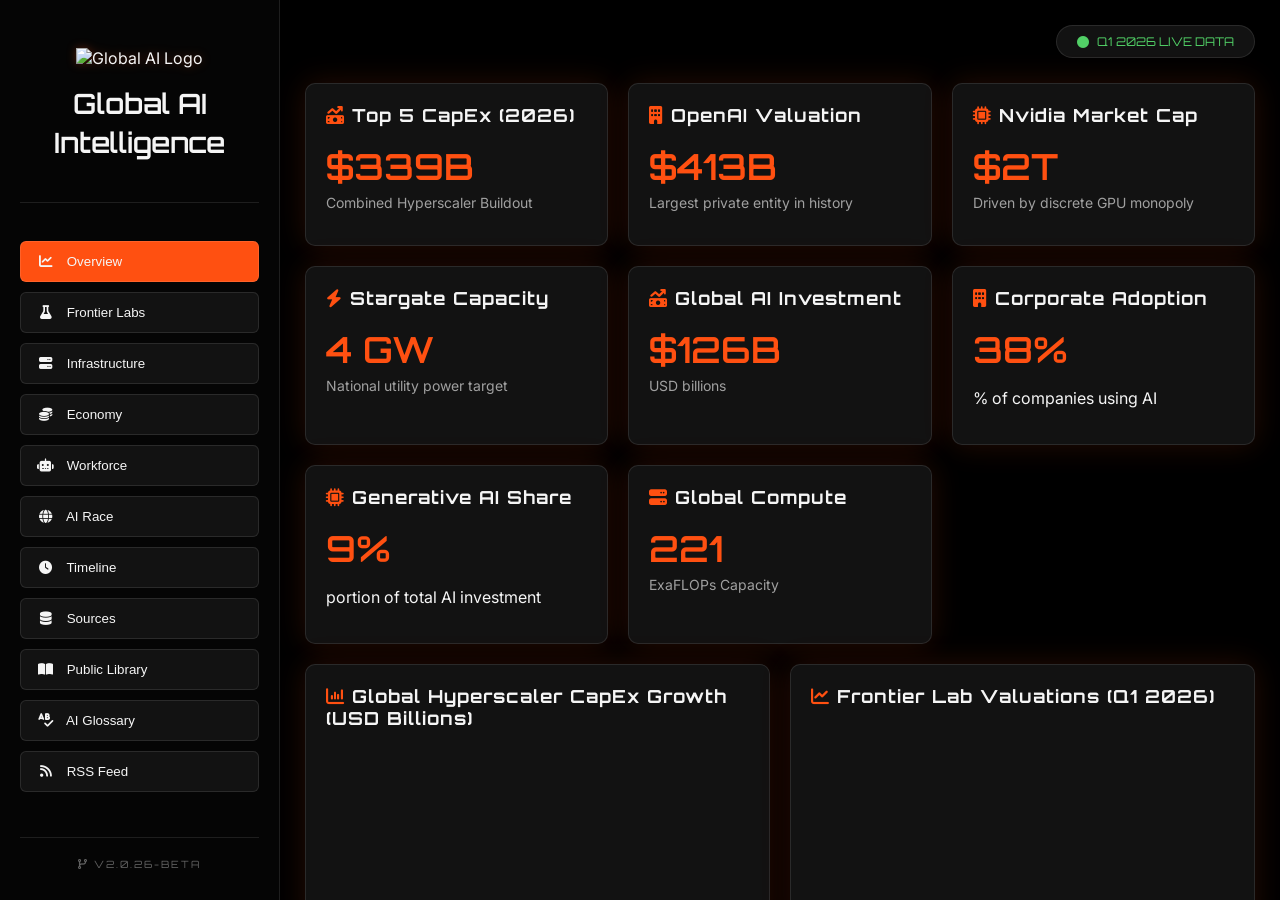
==== archive/index.html @ bbfb8acb "Update and rename index.html to archive/index.html" ====
<!DOCTYPE html>
<html lang="en">
<head>

<meta charset="UTF-8">
<meta name="viewport" content="width=device-width, initial-scale=1.0">

<title>AI Intelligence Command Center 2026-2036</title>

<link href="https://fonts.googleapis.com/css2?family=Inter:wght@300;400;600&family=Orbitron:wght@500&family=Fira+Code&display=swap" rel="stylesheet">
<link rel="stylesheet" href="https://cdnjs.cloudflare.com/ajax/libs/font-awesome/6.5.0/css/all.min.css">
<script src="https://cdn.jsdelivr.net/npm/chart.js"></script>

    <!-- Favicon -->
    <link rel="icon" href="https://bucket.mlcdn.com/a/3336/3336910/images/954757f0260b2060e6b3824794ee5114949064bf.png">



    

<style>



    
:root {
--primary:#ff5011;
--secondary:#333333;
--bg-dark:#000000;
--bg-darker:#050505;
--bg-card:#121212;
--bg-hover:#1a1a1a;
--text-main:#f5f5f5;
--text-muted:#a0a0a0;
--border:rgba(255,255,255,0.1);
--success:#51cf66;
--warning:#ffd43b;
--danger:#ef4444;
--shadow-glow:0 0 30px rgba(255,80,17,0.15);
--transition:0.3s;
--font-primary:'Inter',sans-serif;
--font-code:'Fira Code',monospace;
--font-tech:'Orbitron',monospace;
}




    

* { box-sizing:border-box; }



    

body {
margin:0;
background:var(--bg-dark);
color:var(--text-main);
font-family:var(--font-primary);
}




::-webkit-scrollbar { width: 8px; }
::-webkit-scrollbar-track { background: #333; }
::-webkit-scrollbar-thumb { background: var(--primary); border-radius: 4px; }





.main-header {
    display: flex;
    justify-content: flex-end;
    margin-bottom: 25px;
}




    
.live-badge {
    color: var(--success);
    font-size: 12px;
    font-family: var(--font-tech);
    display: inline-flex;
    align-items: center;
    gap: 8px;
    background: var(--bg-card);
    padding: 8px 20px;
    border-radius: 20px;
    border: 1px solid var(--border);
    cursor: pointer;
    
    /* Animation Properties */
    transition: all 0.4s;
    max-width: 100%; /* Initial width */
    white-space: nowrap;
    overflow: hidden;
}





    
.live-badge:hover {
    max-width: 250px; /* Expands on hover */
    padding: 8px 25px;
    background: var(--bg-hover);
    border-color: var(--success);
    letter-spacing: 1.2px; /* Techy expansion feel */
    box-shadow: 0 0 15px rgba(81, 207, 102, 0.2); /* Subtle green glow */
    transform: scale(1.05);
}





    
.live-badge i { animation: pulse 2s infinite; }





    

@keyframes pulse {
    0% { opacity: 1; }
    50% { opacity: 0.4; }
    100% { opacity: 1; }
}





    
.container {
display: grid;
grid-template-columns: 280px 1fr;
height: 100vh;
}





    

.sidebar {
background: var(--bg-darker);
border-right: 1px solid var(--border);
padding: 20px;
padding-top: 3rem;
overflow: auto;
position: relative; /* Essential for absolute positioning of children */
display: flex;
flex-direction: column;  
}




    
.sidebar-brand {
    text-align: center;
    margin-bottom: 38px;
    padding-bottom: 30px;
    border-bottom: 1px solid var(--border);
}




    

.brand-logo {
    width: 90px; /* Adjust size as needed */
    height: auto;
    filter: drop-shadow(0 0 5px rgba(255, 80, 17, 0.3)); /* Optional: adds a glow in your skin-color */
  cursor: pointer;
    transition: all 0.35s cubic-bezier(0.34, 1.56, 0.64, 1);
    margin-bottom: 1rem;
}




    
.brand-logo:hover {
    /* Uses drop-shadow instead of text-shadow for images */
    filter: drop-shadow(0 0 15px var(--primary)) brightness(1.2) blur(0.2px);
    transform: scale(1.1) translateY(-5px);
}





    
.sidebar-brand i {
    font-size: 60px;
    color: var(--primary);
    margin-bottom: 15px;
    display: block;
    cursor: pointer;
}




    

.sidebar-brand i:hover {
    color: var(--primary);
    text-shadow: 0 0 15px var(--bg-card);
    filter: blur(0.5px) brightness(1.2);
    transform: scale(1.1) translateY(-3px);    
    transition: transform 0.35s cubic-bezier(0.34, 1.56, 0.64, 1);
}



    

.sidebar-brand h2 {
    font-family: var(--font-tech);
    font-size: 28px;
    margin: 0;
    color: var(--text-main);
    font-weight: 600;
    line-height: 1.4;
    margin-bottom: 10px;
}




    
.sidebar button {
width:100%;
padding:12px;
margin-right: 0;
margin-bottom:10px;
background:var(--bg-card);
border:1px solid var(--border);
color:var(--text-main);
cursor:pointer;
border-radius:6px;
transition:var(--transition);
text-align: left;
}


    

.sidebar button i {
    width: 25px;
    text-align: center;
    margin-right: 5px;
}




    
.sidebar button:hover,
.sidebar button.active-btn {
background:var(--primary);
}



    
.sidebar-footer {
    margin-top: auto; /* Pushes the footer to the bottom */
    padding-top: 20px;
    padding-bottom: 10px;
    text-align: center;
    border-top: 1px solid var(--border);
}



    

.version-tag {
    font-family: var(--font-tech);
    font-size: 10px;
    color: var(--text-muted);
    letter-spacing: 2px;
    text-transform: uppercase;
    opacity: 0.6;
    transition: var(--transition);
}



    
.version-tag:hover {
    color: var(--primary);
    opacity: 1;
    text-shadow: 0 0 10px rgba(255, 80, 17, 0.4);
}



    
.main {
padding:25px;
overflow:auto;
    cursor: pointer;
}



    

.main section {
    display: none;
    animation: fadeIn 0.4s ease-in-out;
}




    
.main section.active { display: block; }

@keyframes fadeIn {
    from { opacity: 0; transform: translateY(5px); }
    to { opacity: 1; transform: translateY(0); }
}


    

.dashboard {
display:grid;
grid-template-columns:repeat(auto-fit,minmax(300px,1fr));
gap:20px;
margin-bottom: 20px;
}


    
.dashboard-4col {
display:grid;
grid-template-columns:repeat(auto-fit,minmax(300px,1fr));
gap:20px;
margin-bottom: 20px;
}

.card {
background:var(--bg-card);
border:1px solid var(--border);
padding:20px;
border-radius:10px;
transition:var(--transition);
box-shadow:var(--shadow-glow);
}

.card:hover { background:var(--bg-hover); }


        .card::before {
            content: '';
            position: absolute;
            top: 0; left: 0; right: 0; height: 2px;
            background: linear-gradient(90deg, transparent, var(--primary), transparent);
            opacity: 0;
            transition: var(--transition);
        }

        .card:hover { 
            background: var(--bg-hover); 
            border-color: rgba(255,80,17,0.3);
        }
        
        .card:hover::before {
            opacity: 1;
        }





    

.card h3 {
margin-top:0;
font-size:18px;
letter-spacing:1px;
font-family:var(--font-tech);
color: var(--text-main);
}

.page-title {
margin-top:0;
font-size:27px;
letter-spacing:1px;
font-family:var(--font-tech);
color: var(--primary);
margin-bottom: 20px;
}

/* Apply primary color to all icons in headings */
h1 i, h2 i, h3 i, h4 i, h5 i, h6 i {
    color: var(--primary);
}

/* Enhanced spacing for dashboard lists */
.tech-list {
    color: var(--text-muted);
    padding-left: 20px;
    font-size: 14px;
    list-style-type: none; /* Optional: hides default bullets for a cleaner tech look */
}

.tech-list li {
    margin-bottom: 15px; /* Adjust this value for more or less space */
    line-height: 1.6;
    position: relative;
}

/* Optional: add custom techy bullets using your primary color */
.tech-list li::before {
    content: "▹";
    color: var(--primary);
    position: absolute;
    left: -18px;
}

.tech-list li:last-child {
    margin-bottom: 0;
}

.metric {
font-size:36px;
margin-top:10px;
color:var(--primary);
font-family:var(--font-tech);
font-weight: 600;
}

.metric-small {
font-size:24px;
margin-top:5px;
color:var(--text-main);
font-family:var(--font-tech);
}

.muted {
color: var(--text-muted);
font-size: 14px;
margin-top: 5px;
}

.flex-between {
    display: flex;
    justify-content: space-between;
    align-items: center;
    border-bottom: 1px solid var(--border);
    padding: 10px 0;
}
.flex-between:last-child { border-bottom: none; }

.sourceGrid {
display:grid;
grid-template-columns:repeat(auto-fit,minmax(220px,1fr));
gap:15px;
margin-top:20px;
}

a.sourceCard {
    display: block;
    background: var(--bg-card);
    padding: 15px;
    border: 1px solid var(--border);
    border-radius: 8px;
    text-decoration: none;
    color: var(--text-main);
    transition: var(--transition);
    cursor: pointer;
}

a.sourceCard:hover {
    transform: translateY(-3px);
    border-color: var(--primary);
    box-shadow: 0 5px 15px rgba(255,80,17,0.2);
}

a.sourceCard i {
    color: var(--primary);
    font-size: 20px;
    margin-bottom: 10px;
    display: block;
}

a.sourceCard span {
    font-weight: bold;
    display: block;
    margin-bottom: 5px;
}

a.sourceCard p {
    font-size: 12px;
    color: var(--text-muted);
    margin: 0;
}

canvas { margin-top:10px; }

@media(max-width:900px){
.container { grid-template-columns:1fr; }
.sidebar { display:flex; overflow-x:auto; }
.sidebar button { min-width:160px; margin-right:10px; }
}



/* Increased spacing specifically for the Geopolitics Export Control list */
#geopolitics .card ul li {
    line-height: 1.8;      /* Significant space between lines of the same bullet */
    margin-bottom: 20px;   /* Significant space between separate bullets */
    display: block;        /* Ensures margins apply correctly */
}



#geopolitics .card ul li strong {
    display: block;        /* Puts the label on its own line for a "stacked" look */
    margin-bottom: 4px;
}







/* --- Vertical Timeline --- */
.eco-timeline-container {
    position: relative;
    width: 100%;
    max-width: 800px;
    margin: 40px auto;
}

.eco-timeline-container::before {
    content: '';
    position: absolute;
    top: 0; left: 50%; bottom: 0;
    transform: translateX(-50%);
    width: 4px;
    background-color: var(--primary);
    border-radius: 2px;
}

.eco-entries { width: 100%; position: relative; }
.eco-entries::after { content: ""; display: table; clear: both; }

.eco-entry {
    width: calc(50% - 40px);
    float: left; clear: both; text-align: right; position: relative;
}

.eco-entry:not(:first-child) { margin-top: -30px; }

.eco-entry .eco-title {
    font-size: 24px;
    font-family: var(--font-tech);
    margin-bottom: 12px;
    color: var(--primary);
    position: relative;
}

.eco-entry .eco-title::before {
    content: ''; position: absolute;
    width: 12px; height: 12px;
    border: 4px solid var(--primary);
    background-color: var(--bg-card);
    border-radius: 100%;
    top: 50%; transform: translate(50%, -50%);
    right: -40px; z-index: 1000;
    box-shadow: 0 0 15px rgba(255,80,17,0.4);
}

.eco-entry .eco-title.big::before { width: 20px; height: 20px; }

.eco-entry .eco-body {
    color: var(--text-muted);
    background: var(--bg-card);
    padding: 15px;
    border: 1px solid var(--border);
    border-radius: 8px;
    box-shadow: var(--shadow-glow);
}

.eco-entry .eco-body p { margin: 0; line-height: 1.5em; font-size: 14px; }

.eco-entry:nth-child(2n) { text-align: left; float: right; }
.eco-entry:nth-child(2n) .eco-title::before {
    left: -40px; right: auto; transform: translate(-50%, -50%);
}

@media(max-width: 768px) {
    .eco-timeline-container::before { left: 20px; transform: none; }
    .eco-entry {
        width: calc(100% - 50px);
        float: right !important; clear: both; text-align: left !important;
        margin-top: 20px !important;
    }
    .eco-entry .eco-title::before {
        left: -30px !important; right: auto !important; transform: translate(-50%, -50%);
    }
}





/* Banner Image Styles */
.section-banner {
    width: 100%;
    height: auto;
    max-height: 250px;
    object-fit: cover;
    border-radius: 10px;
    margin-bottom: 20px;
    border: 1px solid var(--border);
    box-shadow: var(--shadow-glow);
    display: block;
}













</style>


    
<script async defer src='https://app.visitortracking.com/assets/js/tracer.js'></script>
<script>
function init_tracer() { 
   var tracer = new Tracer({  
   websiteId : "ef958862-8094-40cc-bddf-743ce15088dc",  
   async : true, 
   debug : false }); 
 } 
 </script>



</head>

<body>

<div class="container">

<div class="sidebar">
  
    <div class="sidebar-brand">
<img src="https://bucket.mlcdn.com/a/3336/3336910/images/b70a2366257c3d360371141467614834b2c66fa5.png" alt="Global AI Logo" class="brand-logo">      
        <h2>Global AI<br>Intelligence</h2>
    </div>
      
    <button onclick="go('overview')" class="active-btn"><i class="fa-solid fa-chart-line"></i> Overview</button>
    <button onclick="go('frontier')"><i class="fa-solid fa-flask"></i> Frontier Labs</button>
    <button onclick="go('infrastructure')"><i class="fa-solid fa-server"></i> Infrastructure</button>
    <button onclick="go('economy')"><i class="fa-solid fa-coins"></i> Economy</button>
    <button onclick="go('work')"><i class="fa-solid fa-robot"></i> Workforce</button>
    <button onclick="go('geopolitics')"><i class="fa-solid fa-globe"></i> AI Race</button>
    <button onclick="go('timeline')"><i class="fa-solid fa-clock"></i> Timeline</button>
    <button onclick="go('sources')"><i class="fa-solid fa-database"></i> Sources</button>

    <!-- Custom External Links (Copy/paste to add more) -->
    <button onclick="loadExternal('https://bebell-digital-solutions.github.io/global-ai-intelligence/resources/library', this)"><i class="fa-solid fa-book-open"></i> Public Library</button>
    <button onclick="loadExternal('https://bebell-digital-solutions.github.io/global-ai-intelligence/resources/glossary', this)"><i class="fa-solid fa-spell-check"></i> AI Glossary</button>
    <button onclick="loadExternal('https://bebell-digital-solutions.github.io/global-ai-intelligence/resources/rss-feed', this)"><i class="fa-solid fa-rss"></i> RSS Feed</button>

<div class="sidebar-footer">
    <div class="version-tag">
        <i class="fa-solid fa-code-branch"></i> v2.0.26-BETA
    </div>
</div>
  
</div>







<div class="main">
    <div class="main-header">    
        <div class="live-badge">
            <i class="fa-solid fa-circle"></i> Q1 2026 LIVE DATA
        </div>
    </div>
    
    
    
    
    
    
    
    
    
    <!-- OVERVIEW SECTION -->
    <section id="overview" class="active">
        <div class="dashboard-4col">
            <div class="card">
                <h3><i class="fa-solid fa-money-bill-trend-up" style="color: var(--primary)"></i> Top 5 CapEx (2026)</h3>
                <div class="metric">$<span id="capexCounter">0</span>B</div>
                <p class="muted">Combined Hyperscaler Buildout</p>
            </div>
            <div class="card">
                <h3><i class="fa-solid fa-building" style="color: var(--primary)"></i> OpenAI Valuation</h3>
                <div class="metric">$<span id="openaiValCounter">0</span>B</div>
                <p class="muted">Largest private entity in history</p>
            </div>
            <div class="card">
                <h3><i class="fa-solid fa-microchip" style="color: var(--primary)"></i> Nvidia Market Cap</h3>
                <div class="metric">$<span id="nvidiaCounter">0</span>T</div>
                <p class="muted">Driven by discrete GPU monopoly</p>
            </div>
            <div class="card">
                <h3><i class="fa-solid fa-bolt" style="color: var(--primary)"></i> Stargate Capacity</h3>
                <div class="metric"><span id="gwCounter">0</span> GW</div>
                <p class="muted">National utility power target</p>
            </div>
            <div class="card">
                <h3><i class="fa-solid fa-money-bill-trend-up" style="color: var(--primary)"></i> Global AI Investment</h3>
                <div class="metric">$<span id="investmentCounter">0</span>B</div>
                <p class="muted">USD billions</p>
            </div>
            <div class="card">
                <h3><i class="fa-solid fa-building" style="color: var(--primary)"></i> Corporate Adoption</h3>
                <div class="metric"><span id="adoptionCounter">0</span>%</div>
                <p>% of companies using AI</p>
            </div>
            <div class="card">
                <h3><i class="fa-solid fa-microchip" style="color: var(--primary)"></i> Generative AI Share</h3>
                <div class="metric"><span id="genAiShareCounter">0</span>%</div>
                <p>portion of total AI investment</p>
            </div>
            
            
            <div class="card">
                <h3><i class="fa-solid fa-server" style="color: var(--primary)"></i> Global Compute</h3>
                <div class="metric" id="computeCounter">0</div>
                <p class="muted">ExaFLOPs Capacity</p>
            </div>
        </div>

        <div class="dashboard">
            <div class="card">
                <h3><i class="fa-solid fa-chart-column" style="color: var(--primary)"></i> Global Hyperscaler CapEx Growth (USD Billions)</h3>
                <canvas id="investmentChart"></canvas>
            </div>

          
            <div class="card">
                <h3><i class="fa-solid fa-chart-line" style="color: var(--primary)"></i> Frontier Lab Valuations (Q1 2026)</h3>
                <canvas id="valuationChart"></canvas>
            </div>
        </div>

      
        <div class="dashboard">
            <div class="card" style="grid-column: 1 / -1; display: flex; flex-direction: column;">
                <h3><i class="fa-solid fa-chart-line" style="color: var(--primary)"></i> Enterprise Adoption Progression (%)</h3>
                <div style="position: relative; flex-grow: 1; min-height: 250px; margin-top: 15px;">
                    <canvas id="adoptionChart"></canvas>
                </div>
            </div>

          
        </div>
    </section>
    
    
    
    
    
    
    
    
    
    
    
    <!-- FRONTIER LABS SECTION -->
    <section id="frontier">
        <div class="card" style="margin-bottom: 20px;">
            <h2 class="page-title"><i class="fa-solid fa-flask"></i> Frontier Labs & Consolidation</h2>
            <p style="color:var(--text-muted); line-height: 1.6;">The financial architecture of the AI sector in 2026 is defined by "mega-rounds" driving deep vertical integration between model development, hardware supply, and cloud infrastructure. A clear "winner-takes-most" market dynamic has emerged.</p>
        </div>
        
        <div class="dashboard">
            <div class="card" style="grid-column: 1 / -1; display: flex; flex-direction: column;">
                <h3><i class="fa-solid fa-chart-line"></i> Frontier Model Capability Progression (2022 - 2026)</h3>
                <div style="position: relative; flex-grow: 1; min-height: 300px; margin-top: 15px;">
                    <canvas id="frontierProgressChart"></canvas>
                </div>
            </div>
        </div>        
        
        <div class="dashboard">
            <!-- OpenAI Card -->
            <div class="card" style="border-top: 4px solid var(--primary);">
                <h3><img src="https://bucket.mlcdn.com/a/3336/3336910/images/690ddf9a550e1aadf0466f170d673bffa3c2aa18.png" width="23" style="vertical-align: text-bottom; margin-right: 5px;"> OpenAI: The Trillion-Dollar Trajectory</h3>
                <div class="metric">$840 Billion</div>
                <p class="muted">Post-Money Valuation (Series H)</p>
                <div style="margin-top: 20px;">
                    <div class="flex-between"><span>Total Fundraise</span> <span class="metric-small" style="margin:0;">$110B</span></div>
                    <div class="flex-between"><span>2026 Revenue Proj.</span> <span class="metric-small" style="margin:0;">$30B</span></div>
                    <div class="flex-between"><span>Weekly Active Users</span> <span class="metric-small" style="margin:0;">900M+</span></div>
                    <div class="flex-between"><span>Consumer Subs.</span> <span class="metric-small" style="margin:0;">50M+</span></div>
                </div>
                <div style="margin-top: 15px; background: var(--bg-dark); padding: 10px; border-radius: 6px;">
                    <p class="muted" style="margin: 0; font-size: 12px;"><i class="fa-solid fa-handshake"></i> <strong>Lead Investors:</strong> Amazon ($50B), SoftBank ($30B), Nvidia ($30B)</p>
                </div>
            </div>
            
            
            
            

            <!-- Anthropic Card -->
            <div class="card" style="border-top: 4px solid #d97757;">
                <h3><img src="https://bucket.mlcdn.com/a/3336/3336910/images/45a42e0c1d6dc6b5b8884f901de92ce8b9015b7e.png" width="23" style="vertical-align: text-bottom; margin-right: 5px;"> Anthropic: Enterprise Reliability</h3>
                <div class="metric" style="color:#d97757;">$380 Billion</div>
                <p class="muted">Post-Money Valuation (Series G)</p>
                <div style="margin-top: 20px;">
                    <div class="flex-between"><span>Total Fundraise (Series G)</span> <span class="metric-small" style="margin:0;">$30B</span></div>
                    <div class="flex-between"><span>Run-Rate Revenue</span> <span class="metric-small" style="margin:0;">$14B</span></div>
                    <div class="flex-between"><span>Claude Code Rev.</span> <span class="metric-small" style="margin:0;">$2.5B</span></div>
                    <div class="flex-between"><span>Global GitHub Commits</span> <span class="metric-small" style="margin:0;">4%</span></div>
                </div>
                <div style="margin-top: 15px; background: var(--bg-dark); padding: 10px; border-radius: 6px;">
                    <p class="muted" style="margin: 0; font-size: 12px;"><i class="fa-solid fa-handshake"></i> <strong>Lead Investors:</strong> GIC and Coatue. Focus on agentic workflows and "neutral" cross-cloud presence.</p>
                </div>
            </div>
            
            
            
            

            <!-- Google DeepMind Card -->
            <div class="card" style="border-top: 4px solid #4285F4;">
                <h3><i class="fa-brands fa-google" style="margin-right: 5px; color: #4285F4;"></i> Google DeepMind: Integrated Stack</h3>
                <div class="metric" style="color:#4285F4;">Gemini Era</div>
                <p class="muted">Alphabet Internal Frontier Lab</p>
                <div style="margin-top: 20px;">
                    <div class="flex-between"><span>Google Cloud Run-Rate</span> <span class="metric-small" style="margin:0;">$70B+</span></div>
                    <div class="flex-between"><span>Enterprise Backlog</span> <span class="metric-small" style="margin:0;">$240B</span></div>
                    <div class="flex-between"><span>Hardware Base</span> <span class="metric-small" style="margin:0;">TPU v6/v7</span></div>
                    <div class="flex-between"><span>Ecosystem</span> <span class="metric-small" style="margin:0;">Workspace</span></div>
                </div>
                <div style="margin-top: 15px; background: var(--bg-dark); padding: 10px; border-radius: 6px;">
                    <p class="muted" style="margin: 0; font-size: 12px;"><i class="fa-solid fa-server"></i> <strong>Strategic Focus:</strong> Vertical integration from custom silicon (Trillium/Ironwood) to Gemini Enterprise productivity tools.</p>
                </div>
            </div>
            
            
            
            
            

            <!-- Meta Superintelligence Labs Card -->
            <div class="card" style="border-top: 4px solid #0668E1;">
                <h3><i class="fa-brands fa-meta" style="margin-right: 5px; color: #0668E1;"></i> Meta: Superintelligence Labs</h3>
                <div class="metric" style="color:#0668E1;">Open OS</div>
                <p class="muted">Llama Series Ecosystem</p>
                <div style="margin-top: 20px;">
                    <div class="flex-between"><span>2026 AI CapEx</span> <span class="metric-small" style="margin:0;">$135B</span></div>
                    <div class="flex-between"><span>Distribution Base</span> <span class="metric-small" style="margin:0;">3B+ Users</span></div>
                    <div class="flex-between"><span>Model Strategy</span> <span class="metric-small" style="margin:0;">Open-Weights</span></div>
                    <div class="flex-between"><span>Primary Goal</span> <span class="metric-small" style="margin:0;">Agentic OS</span></div>
                </div>
                <div style="margin-top: 15px; background: var(--bg-dark); padding: 10px; border-radius: 6px;">
                    <p class="muted" style="margin: 0; font-size: 12px;"><i class="fa-solid fa-bullseye"></i> <strong>Strategic Focus:</strong> Defining the consumer-side "AI operating system" by integrating Llama-powered agents across social platforms.</p>
                </div>
            </div>
            
            
            
            
            

            <!-- Chinese Frontier Models Card -->
            <div class="card" style="border-top: 4px solid #E60000;">
                <h3><i class="fa-solid fa-dragon" style="margin-right: 5px; color: #E60000;"></i> China: The Bifurcated Stack</h3>
                <div class="metric" style="color:#E60000;">Sovereign</div>
                <p class="muted">DeepSeek / Qwen / Ernie</p>
                <div style="margin-top: 20px;">
                    <div class="flex-between"><span>Domestic Chip Output</span> <span class="metric-small" style="margin:0;">390k / yr</span></div>
                    <div class="flex-between"><span>Performance Cap</span> <span class="metric-small" style="margin:0;">US 50% Rule</span></div>
                    <div class="flex-between"><span>Key Hurdle</span> <span class="metric-small" style="margin:0;">EUV Access</span></div>
                    <div class="flex-between"><span>Focus Area</span> <span class="metric-small" style="margin:0;">Industrial AI</span></div>
                </div>
                <div style="margin-top: 15px; background: var(--bg-dark); padding: 10px; border-radius: 6px;">
                    <p class="muted" style="margin: 0; font-size: 12px;"><i class="fa-solid fa-shield-halved"></i> <strong>Strategic Focus:</strong> Accelerating domestic GPU development (Huawei/SMIC) to bypass stringent US export controls and maintain frontier parity.</p>
                </div>
            </div>
            
            
            
            
            
            <!-- Microsoft Card -->
<div class="card" style="border-top: 4px solid #00A4EF;">
    <h3><i class="fa-brands fa-microsoft" style="margin-right: 5px; color: #00A4EF;"></i> Microsoft: The AI Platform</h3>
    <div class="metric" style="color:#00A4EF;">$180B</div>
    <p class="muted">Azure AI Revenue Run-Rate</p>
    <div style="margin-top: 20px;">
        <div class="flex-between"><span>Total Azure Run-Rate</span> <span class="metric-small" style="margin:0;">$250B</span></div>
        <div class="flex-between"><span>GitHub Copilot Rev.</span> <span class="metric-small" style="margin:0;">$8B</span></div>
        <div class="flex-between"><span>M365 Copilot Users</span> <span class="metric-small" style="margin:0;">75M</span></div>
        <div class="flex-between"><span>OpenAI Stake</span> <span class="metric-small" style="margin:0;">49%</span></div>
    </div>
    <div style="margin-top: 15px; background: var(--bg-dark); padding: 10px; border-radius: 6px;">
        <p class="muted" style="margin: 0; font-size: 12px;"><i class="fa-solid fa-cloud"></i> <strong>Strategic Focus:</strong> Deep integration of OpenAI models across Azure, GitHub, and Microsoft 365, plus custom Maia AI accelerators.</p>
    </div>
</div>

<!-- Nvidia Card -->
<div class="card" style="border-top: 4px solid #76B900;">
    <h3><i class="fa-solid fa-microchip" style="margin-right: 5px; color: #76B900;"></i> Nvidia: The AI Compute Backbone</h3>
    <div class="metric" style="color:#76B900;">$4.2T</div>
    <p class="muted">Market Cap (2026)</p>
    <div style="margin-top: 20px;">
        <div class="flex-between"><span>Data Center Run-Rate</span> <span class="metric-small" style="margin:0;">$250B</span></div>
        <div class="flex-between"><span>AI GPU Shipments</span> <span class="metric-small" style="margin:0;">12M / yr</span></div>
        <div class="flex-between"><span>CUDA Developers</span> <span class="metric-small" style="margin:0;">6M+</span></div>
        <div class="flex-between"><span>AI Investments</span> <span class="metric-small" style="margin:0;">$50B+</span></div>
    </div>
    <div style="margin-top: 15px; background: var(--bg-dark); padding: 10px; border-radius: 6px;">
        <p class="muted" style="margin: 0; font-size: 12px;"><i class="fa-solid fa-chart-simple"></i> <strong>Strategic Focus:</strong> Dominant hardware/software moat (CUDA, NVLink) and strategic equity stakes in every major frontier lab.</p>
    </div>
</div>

<!-- xAI Card -->
<div class="card" style="border-top: 4px solid #f1f1f1;">
    <h3><i class="fa-brands fa-x-twitter" style="margin-right: 5px; color: #f9f9f9;"></i> xAI: The Colossus Builder</h3>
    <div class="metric" style="color:#f1f1f1;">$120B</div>
    <p class="muted">Post-Money Valuation (Series C)</p>
    <div style="margin-top: 20px;">
        <div class="flex-between"><span>Total Fundraise</span> <span class="metric-small" style="margin:0;">$30B</span></div>
        <div class="flex-between"><span>Grok Users</span> <span class="metric-small" style="margin:0;">150M</span></div>
        <div class="flex-between"><span>Supercomputer Scale</span> <span class="metric-small" style="margin:0;">1M H100s</span></div>
        <div class="flex-between"><span>X Integration</span> <span class="metric-small" style="margin:0;">Full</span></div>
    </div>
    <div style="margin-top: 15px; background: var(--bg-dark); padding: 10px; border-radius: 6px;">
        <p class="muted" style="margin: 0; font-size: 12px;"><i class="fa-solid fa-bolt"></i> <strong>Strategic Focus:</strong> Rapidly scaling the world’s largest supercomputer to achieve frontier models, tightly integrated with the X platform for real-time data.</p>
    </div>
</div>

<!-- Amazon Card -->
<div class="card" style="border-top: 4px solid #FF9900;">
    <h3><i class="fa-brands fa-amazon" style="margin-right: 5px; color: #FF9900;"></i> Amazon: The Custom Silicon Giant</h3>
    <div class="metric" style="color:#FF9900;">$90B</div>
    <p class="muted">AWS AI Revenue Run-Rate</p>
    <div style="margin-top: 20px;">
        <div class="flex-between"><span>Total AWS Run-Rate</span> <span class="metric-small" style="margin:0;">$200B</span></div>
        <div class="flex-between"><span>Trainium/Inferentia</span> <span class="metric-small" style="margin:0;">70% of AI workloads</span></div>
        <div class="flex-between"><span>Anthropic Stake</span> <span class="metric-small" style="margin:0;">$50B invested</span></div>
        <div class="flex-between"><span>Bedrock Customers</span> <span class="metric-small" style="margin:0;">150k+</span></div>
    </div>
    <div style="margin-top: 15px; background: var(--bg-dark); padding: 10px; border-radius: 6px;">
        <p class="muted" style="margin: 0; font-size: 12px;"><i class="fa-solid fa-server"></i> <strong>Strategic Focus:</strong> Vertical integration with custom AI chips (Trainium/Inferentia) and the Bedrock platform, plus deep partnership with Anthropic.</p>
    </div>
</div>
            
            
            
            
            
            
            
            
        </div>

    </section>
    
    
    
    
    
    
    
    
    
    
    <!-- INFRASTRUCTURE SECTION -->
    <section id="infrastructure">
        <div class="card" style="margin-bottom: 20px;">
            <h2 class="page-title"><i class="fa-solid fa-server" style="color: var(--primary)"></i> The Hyperscale Arms Race</h2>
            <p style="color:var(--text-muted); line-height: 1.6;">2026 collective CapEx among the "Big Five" is projected between $650B - $690B, exceeding the annual investment of the entire publicly traded U.S. energy sector by 4x. Compute is the most valuable commodity on Earth.</p>
        </div>

        <div class="dashboard">
            <div class="card" style="grid-column: 1 / -1; display: flex; flex-direction: column;">
                <h3><i class="fa-solid fa-bolt" style="color: var(--primary)"></i> 2025 vs 2026 Hyperscaler CapEx Projections (USD Billions)</h3>
                <div style="position: relative; flex-grow: 1; min-height: 300px; margin-top: 15px;">
                    <canvas id="hyperscalerCapExChart"></canvas>
                </div>
            </div>
        </div>

<div class="dashboard">
    <div class="card">
        <h3><i class="fa-solid fa-microchip"></i> Hardware Foundation</h3>
        <ul class="tech-list">
            <li><strong style="color:var(--text-main);">Nvidia Dominance:</strong> Hit $5T Market Cap. Record FY26 Data Center revenue of $193.7B with 75%+ margins.</li>
            <li><strong style="color:var(--text-main);">Rubin (R100) Launch:</strong> Uses TSMC 3nm & HBM4. Reduces inference token costs by 10x, optimized for "agentic AI".</li>
            <li><strong style="color:var(--text-main);">Custom Silicon:</strong> Google TPU v6 (Trillium), AWS Trainium2 (500k-chip Anthropic cluster), Microsoft Maia 200.</li>
            <li><strong style="color:var(--text-main);">Supply Chain:</strong> TSMC N2 mass production underway. Nvidia is TSMC's largest N2 client for 2026.</li>
        </ul>
    </div>

    <div class="card">
        <h3><i class="fa-solid fa-tower-broadcast"></i> Project Stargate</h3>
        <p style="color:var(--text-muted); font-size: 14px; line-height: 1.8; margin-bottom: 15px;">The most ambitious infrastructure initiative in history. A public-private venture to build world-scale data centers functioning as a US national utility.</p>
        <div>
            <div class="flex-between"><span>Total Investment</span> <span class="metric-small" style="color:var(--success); margin:0;">$500B</span></div>
            <div class="flex-between"><span>Power Target</span> <span class="metric-small" style="color:var(--warning); margin:0;">10 GW</span></div>
            <div class="flex-between"><span>Partners</span> <span style="color:var(--text-main); font-size:14px; text-align:right;">OpenAI, SoftBank,<br>Oracle, MGX</span></div>
        </div>
        <p class="muted" style="font-size: 12px; margin-top: 15px;">* Major sites under construction in Abilene (TX), Port Washington (WI), NM, and OH.</p>
    </div>
</div>
     
    </section>
    
    
    
    
    
    
    
    
    
    
    
    

    <!-- ECONOMY SECTION -->
    <section id="economy">
        <div class="card" style="margin-bottom: 30px;">
            <h2 class="page-title"><i class="fa-solid fa-earth-americas"></i> Macroeconomic Impact (2030 Projections)</h2>
            <p style="color:var(--text-muted); line-height: 1.6;">The long-term economic impact of AI is projected to be transformative. AI is expected to add the equivalent of Germany's economy to the world every year.</p>
        </div>

        <div class="dashboard-4col">
            <div class="card" style="border-left: 3px solid var(--primary);">
                <h3 style="color:var(--text-muted);">PwC Estimate</h3>
                <div class="metric">$15.7T</div>
                <p class="muted">Global GDP Impact</p>
                <p style="font-size:12px; color:var(--text-muted); margin-top:10px;">Driven by consumption-side effects and productivity.</p>
            </div>
            <div class="card" style="border-left: 3px solid var(--success);">
                <h3 style="color:var(--text-muted);">McKinsey Estimate</h3>
                <div class="metric">$13.0T</div>
                <p class="muted">Global GDP Impact</p>
                <p style="font-size:12px; color:var(--text-muted); margin-top:10px;">Driven by substitution of labor by automation.</p>
            </div>
            <div class="card" style="border-left: 3px solid var(--warning);">
                <h3 style="color:var(--text-muted);">Goldman Sachs</h3>
                <div class="metric">$7.0T</div>
                <p class="muted">Gen-AI Only Impact</p>
                <p style="font-size:12px; color:var(--text-muted); margin-top:10px;">1.5 percentage point annual productivity boost.</p>
            </div>
            <div class="card" style="border-left: 3px solid #8e44ad;">
                <h3 style="color:var(--text-muted);">Regional Boost</h3>
                <div class="metric-small" style="color:var(--primary); margin-top:10px;">China: +26%</div>
                <div class="metric-small" style="color:var(--primary); margin-top:5px;">N. America: +14.5%</div>
                <p class="muted" style="margin-top:15px;">Projected GDP increase by 2030.</p>
            </div>
        </div>

<!-- ADDED FULL WIDTH BANNER WITH LINK -->
<a href="https://projectfreedom.club" target="_blank" rel="noopener noreferrer">
    <img src="https://bucket.mlcdn.com/a/3336/3336910/images/0051097e41e800becf39e2033ca4de4859b6d50c.png" alt="Workforce Displacement Banner" class="section-banner">
</a>
        


            

    </section>
    
    
    
    
    
    
    
    
    

    <!-- WORKFORCE SECTION -->
    <section id="work">
        <div class="card" style="margin-bottom: 20px;">
            <h2 class="page-title"><i class="fa-solid fa-user-gear"></i> Workforce Displacement & Transformation</h2>
            <p style="color:var(--text-muted); line-height: 1.6;">The World Economic Forum predicts mass workforce realignment over the next decade. The impact is most acute in knowledge-intensive sectors, where occupations in the 80th percentile of earnings are the most exposed to automation via agentic workflows.</p>
        </div>

        <div class="dashboard-4col">
            <div class="card" style="text-align: center;">
                <h3 style="color:var(--text-muted);">Jobs Transformed</h3>
                <div class="metric" style="color:var(--primary);">1.1B</div>
            </div>
            <div class="card" style="text-align: center;">
                <h3 style="color:var(--text-muted);">New Jobs Created</h3>
                <div class="metric" style="color:var(--success);">170M</div>
            </div>
            <div class="card" style="text-align: center;">
                <h3 style="color:var(--text-muted);">Roles Displaced</h3>
                <div class="metric" style="color:var(--danger);">92M</div>
            </div>
        </div>

        <div class="dashboard">
            <div class="card" style="grid-column: 1 / -1;">
                <h3><i class="fa-solid fa-code-branch"></i> Future Scenarios</h3>
                <div style="display: grid; grid-template-columns: 1fr 1fr; gap: 20px; margin-top: 15px;">
                    <div style="background: rgba(81, 207, 102, 0.1); border: 1px solid var(--success); padding: 15px; border-radius: 8px;">
                        <h4 style="color: var(--success); margin-top: 0;">Supercharged Progress Scenario</h4>
                        <p style="font-size: 14px; color: var(--text-muted); line-height: 1.5; margin-bottom: 0;">Exponential AI breakthroughs combined with high workforce readiness lead to a productivity surge where humans act as "agent orchestrators".</p>
                    </div>

                  
                    <div style="background: rgba(239, 68, 68, 0.1); border: 1px solid var(--danger); padding: 15px; border-radius: 8px;">
                        <h4 style="color: var(--danger); margin-top: 0;">Age of Displacement Scenario</h4>
                        <p style="font-size: 14px; color: var(--text-muted); line-height: 1.5; margin-bottom: 0;">AI advancement outpaces the capacity to reskill, leading to unemployment spikes and wage polarization for knowledge workers.</p>
                    </div>
                </div>

            </div>
      </div>


<!-- ADDED FULL WIDTH BANNER WITH LINK -->
<a href="https://projectfreedom.club" target="_blank" rel="noopener noreferrer">
    <img src="https://bucket.mlcdn.com/a/3336/3336910/images/0051097e41e800becf39e2033ca4de4859b6d50c.png" alt="Workforce Displacement Banner" class="section-banner">
</a>

        
    </section>
    
    
    
    
    
    

    <!-- GEOPOLITICS SECTION -->
    <section id="geopolitics">
        <div class="card" style="margin-bottom: 20px;">
            <h2 class="page-title"><i class="fa-solid fa-globe"></i> Sovereign AI & The Bifurcated Economy</h2>
            <p style="color:var(--text-muted); line-height: 1.6;">Nations are building domestic compute capacity to ensure strategic autonomy, while heavy US export controls create a bifurcated global AI stack.</p>
        </div>

        <div class="dashboard">
            <div class="card">
                <h3><i class="fa-solid fa-shield-halved"></i> Export Controls (2026 Rules)</h3>
                <ul style="color:var(--text-muted); padding-left: 20px; line-height: 1.6; font-size: 14px;">
                    <li><strong style="color:var(--primary);">US 50% Volume Cap:</strong> Aggregate processing performance exported to China cannot exceed half of what is shipped to US customers.</li>
                    <li><strong style="color:var(--primary);">The Chinese Response:</strong> Accelerated domestic GPU development. Huawei & SMIC projected to produce 390,000 H200-equivalent chips in 2026.</li>
                    <li><strong style="color:var(--primary);">Bottleneck:</strong> Lack of access to high-end EUV lithography blocks China from competing effectively at 2nm/3nm nodes.</li>
                </ul>
            </div>
            
<div class="card">
    <h3><i class="fa-solid fa-flag"></i> Sovereign Compute Initiatives</h3>
    <div style="margin-top: 20px;" class="div-spacing-fix"> <div style="margin-bottom: 25px;"> <h4 style="color: var(--primary); margin: 0 0 10px 0;">🇸🇦 Saudi Arabia (HUMAIN)</h4>
            <p style="font-size: 14px; line-height: 1.8; margin: 0; color: var(--text-muted);">Targeting 1.9 GW of capacity by 2030. "Full-stack" sovereign model from Arabic LLMs to local semiconductor ops.</p>
        </div>
        
        <div style="margin-bottom: 25px;"> <h4 style="color: var(--primary); margin: 0 0 10px 0;">🇦🇪 UAE (MGX Fund)</h4>
            <p style="font-size: 14px; line-height: 1.8; margin: 0; color: var(--text-muted);">$100B AUM target. Partnered with Nvidia/Mistral for a $43B Europe AI campus. Major backer of US Stargate.</p>
        </div>

        <div>
            <h4 style="color: var(--primary); margin: 0 0 10px 0;">🇯🇵 Japan & 🇰🇷 South Korea</h4>
            <p style="font-size: 14px; line-height: 1.8; margin: 0; color: var(--text-muted);">Japan commits $6.3B to national AI plan. Korea sees adoption surge to 30%+ of population via national skilling.</p>
        </div>
    </div>
</div>
        </div>
        
        
        
 
<!-- ADDED FULL WIDTH BANNER WITH LINK -->
<a href="https://projectfreedom.club" target="_blank" rel="noopener noreferrer">
    <img src="https://bucket.mlcdn.com/a/3336/3336910/images/0051097e41e800becf39e2033ca4de4859b6d50c.png" alt="Workforce Displacement Banner" class="section-banner">
</a>
           
        
        
        
        
    </section>
    
    
    
    
    
    
    
    
    
    

    <!-- TIMELINE SECTION -->
    <section id="timeline">
        <div class="card" style="margin-bottom: 30px;">
            <h2 class="page-title"><i class="fa-solid fa-clock"></i> The Infrastructure Supercycle Timeline</h2>
            <p style="color:var(--text-muted);">Mapping the deployment phases of national-scale cognitive utilities.</p>
        </div>

        <div class="eco-timeline-container">
            <div class="eco-entries">
                <div class="eco-entry">
                    <div class="eco-title big">2024-2025</div>
                    <div class="eco-body">
                        <p><strong>The Speculative Hype Phase:</strong> Massive capital influx into GenAI models. Nvidia launches Blackwell architecture, reducing inference costs 35x.</p>
                    </div>
                </div>
                <div class="eco-entry">
                    <div class="eco-title big">Early 2026</div>
                    <div class="eco-body">
                        <p><strong>The Mega-Rounds:</strong> OpenAI reaches $840B valuation via $110B raise. Anthropic hits $380B. TSMC begins mass production of 2nm nodes.</p>
                    </div>
                </div>
                <div class="eco-entry">
                    <div class="eco-title big">Late 2026</div>
                    <div class="eco-body">
                        <p><strong>Industrial Deployment:</strong> Hyperscaler CapEx approaches $700B annually. Launch of Nvidia Rubin optimized for agentic and physical AI.</p>
                    </div>
                </div>
                <div class="eco-entry">
                    <div class="eco-title big">2028</div>
                    <div class="eco-body">
                        <p><strong>Stargate Milestone:</strong> Port Washington campus reaches 1 GW capacity. Agentic workflows deeply integrated into global GitHub commits and knowledge work.</p>
                    </div>
                </div>
                <div class="eco-entry">
                    <div class="eco-title big">2030</div>
                    <div class="eco-body">
                        <p><strong>Macro Realignment:</strong> Global GDP boosted by up to $15.7T. Saudi HUMAIN initiative targets 1.9 GW. Sovereign AI compute becomes standard.</p>
                    </div>
                </div>
            </div>
        </div>
        
        
        

<!-- ADDED FULL WIDTH BANNER WITH LINK -->
<a href="https://projectfreedom.club" target="_blank" rel="noopener noreferrer">
    <img src="https://bucket.mlcdn.com/a/3336/3336910/images/0051097e41e800becf39e2033ca4de4859b6d50c.png" alt="Workforce Displacement Banner" class="section-banner">
</a>
            
        
        
        
    </section>
    
    
    
    
    
    
    
    
    

    <!-- SOURCES SECTION -->
    <section id="sources">
        <div class="card">
            <h2 class="page-title"><i class="fa-solid fa-database"></i> Intelligence Sources (Q1 2026)</h2>
            <p style="color:var(--text-muted);">Data pulled from frontier lab funding rounds, hyperscale CapEx projections, semiconductor manufacturing roadmaps, and sovereign investment strategies.</p>
            <div class="sourceGrid">
                <a href="#" class="sourceCard">
                    <i class="fa-solid fa-money-bill-transfer"></i>
                    <span>Venture Data (Series G/H)</span>
                    <p>OpenAI & Anthropic private market valuations and capitalization tables.</p>
                </a>
                <a href="#" class="sourceCard">
                    <i class="fa-solid fa-building"></i>
                    <span>Hyperscaler Q1 Reports</span>
                    <p>Forward guidance on 2026 CapEx from Amazon, Alphabet, Microsoft, Meta, Oracle.</p>
                </a>
                <a href="#" class="sourceCard">
                    <i class="fa-solid fa-microchip"></i>
                    <span>TSMC & Nvidia Roadmaps</span>
                    <p>N2 wafer projections and R100/Blackwell hardware supply chain metrics.</p>
                </a>
                <a href="#" class="sourceCard">
                    <i class="fa-solid fa-chart-line"></i>
                    <span>Macro Economic Models</span>
                    <p>GDP and workforce projections by PwC, McKinsey, WEF, and Goldman Sachs.</p>
                </a>




<a href="https://www.iea.org/reports/energy-and-ai/energy-supply-for-ai" target="_blank" class="sourceCard">
                    <i class="fa-solid fa-bolt"></i>
                    <span>IEA Energy & Power Analysis</span>
                    <p>Projections for 1,000+ TWh data center demand and the $80B "power backlog" affecting Azure and AWS.</p>
                </a>

                <a href="https://huggingface.co/spaces/lmarena-ai/chatbot-arena" target="_blank" class="sourceCard">
                    <i class="fa-solid fa-ranking-star"></i>
                    <span>LMSYS & Hugging Face Metrics</span>
                    <p>Live Elo ratings for Claude 4.6 and Gemini 3.1; tracking model performance parity and coding benchmarks.</p>
                </a>

                <a href="https://economicgraph.linkedin.com/research" target="_blank" class="sourceCard">
                    <i class="fa-solid fa-briefcase"></i>
                    <span>LinkedIn AI at Work Report</span>
                    <p>Data on 1.3M new AI roles and the 70% YoY increase in US roles requiring AI literacy.</p>
                </a>

                <a href="https://www.insideprivacy.com/artificial-intelligence/international-ai-safety-report-2026-examines-ai-capabilities-risks-and-safeguards/" target="_blank" class="sourceCard">
                    <i class="fa-solid fa-shield-halved"></i>
                    <span>International AI Safety Report</span>
                    <p>2026 expert consensus on "reasoning" model risks and the 77% autonomous vulnerability discovery rate.</p>
                </a>

            </div>
            
        </div>
        
        
        

<!-- ADDED FULL WIDTH BANNER WITH LINK -->
<a href="https://projectfreedom.club" target="_blank" rel="noopener noreferrer">
    <img src="https://bucket.mlcdn.com/a/3336/3336910/images/0051097e41e800becf39e2033ca4de4859b6d50c.png" alt="Workforce Displacement Banner" class="section-banner">
</a>
            
     
    </section>
    
    

    <!-- EXTERNAL CONTENT IFRAME SECTION -->
    
    
    
    
    
    <section id="external-content">
        <div class="card" style="height: calc(100vh - 120px); padding: 0; overflow: hidden; display: flex; flex-direction: column;">
            <div style="padding: 15px 20px; border-bottom: 1px solid var(--border); background: var(--bg-darker); display: flex; align-items: center; gap: 10px;">
                <i class="fa-solid fa-link" style="color: var(--primary);"></i>
                <span id="iframe-title" style="font-family: var(--font-tech); font-size: 14px; color: var(--text-main);">External Content</span>
            </div>
            <iframe id="content-iframe" src="" style="width: 100%; flex-grow: 1; border: none; background: var(--bg-dark);"></iframe>
        </div>
    </section>

</div>
</div>
















    

<script>
function go(id){
    // 1. Hide all sections
    const sections = document.querySelectorAll('.main section');
    sections.forEach(sec => sec.classList.remove('active'));

    // 2. Show the targeted section
    const targetSection = document.getElementById(id);
    if(targetSection) {
        targetSection.classList.add('active');
    }

    // 3. Update the active state on the sidebar buttons
    const buttons = document.querySelectorAll('.sidebar button');
    buttons.forEach(btn => btn.classList.remove('active-btn'));
    
    // Find the button that triggers this specific section and add the active class
    const targetButton = document.querySelector(`.sidebar button[onclick="go('${id}')"]`);
    if(targetButton) {
        targetButton.classList.add('active-btn');
    }
}

// Function to handle custom URL iframe buttons
function loadExternal(url, btnElement) {
    // 1. Hide all sections
    const sections = document.querySelectorAll('.main section');
    sections.forEach(sec => sec.classList.remove('active'));

    // 2. Show the iframe section
    const targetSection = document.getElementById('external-content');
    if(targetSection) {
        targetSection.classList.add('active');
    }

    // 3. Set the iframe source and title
    document.getElementById('content-iframe').src = url;
    document.getElementById('iframe-title').innerText = btnElement.innerText.trim();

    // 4. Update the active state on the sidebar buttons
    const buttons = document.querySelectorAll('.sidebar button');
    buttons.forEach(btn => btn.classList.remove('active-btn'));
    btnElement.classList.add('active-btn');
}

function animateValue(id, end, decimals = 0){
    let obj = document.getElementById(id);
    if (!obj) return; 

    let duration = 2000;
    let startTime = null;

    function animation(currentTime){
        if(!startTime) startTime = currentTime;
        let progress = currentTime - startTime;
        
        let value = Math.min((progress / duration) * end, end);
        
        if (decimals > 0) {
            obj.innerHTML = value.toFixed(decimals);
        } else {
            obj.innerHTML = Math.floor(value);
        }
        
        if(progress < duration) {
            requestAnimationFrame(animation);
        } else {
            obj.innerHTML = decimals > 0 ? end.toFixed(decimals) : end; 
        }
    }
    requestAnimationFrame(animation);
}

// Ensure variables animate properly when the DOM is ready
window.onload = function() {
    animateValue("capexCounter", 690);
    animateValue("openaiValCounter", 840);
    animateValue("nvidiaCounter", 5);
    animateValue("gwCounter", 10);
    animateValue("investmentCounter", 258);
    animateValue("adoptionCounter", 78);
    animateValue("computeCounter", 450);
    animateValue("genAiShareCounter", 20);

    // Initialize Charts inside onload to guarantee the canvas is ready
    Chart.defaults.color = '#a0a0a0';
    Chart.defaults.font.family = "'Inter', sans-serif";

    // Overview Chart 1: Hyperscaler CapEx Growth over time
    new Chart(document.getElementById("investmentChart"), {
        type:"bar",
        data:{
            labels:["2022","2023","2024","2025 (Est)","2026 (Proj)"],
            datasets:[{
                label:"Top 5 CapEx (USD Billions)",
                data:[140, 180, 252, 398.6, 690],
                backgroundColor:"#ff5011",
                borderRadius: 4
            }]
        },
        options: {
            responsive: true,
            plugins: { legend: { display: false } },
            scales: {
                x: { grid: { display: false } },
                y: { grid: { color: 'rgba(255,255,255,0.05)' } }
            }
        }
    });

    // Overview Chart 2: Frontier Lab Valuations
    new Chart(document.getElementById("valuationChart"), {
        type:"bar",
        data:{
            labels:["OpenAI", "Anthropic"],
            datasets:[{
                label:"Valuation (USD Billions)",
                data:[840, 380],
                backgroundColor:["#ff5011", "#d97757"],
                borderRadius: 4
            }]
        },
        options: {
            responsive: true,
            indexAxis: 'y',
            plugins: { legend: { display: false } },
            scales: {
                x: { grid: { color: 'rgba(255,255,255,0.05)' } },
                y: { grid: { display: false } }
            }
        }
    });

    // Overview Chart 3: Enterprise Adoption Progression
    new Chart(document.getElementById("adoptionChart"), {
        type:"line",
        data:{
            labels:["2018","2020","2022","2024","2026"],
            datasets:[{
                label:"Enterprise Adoption %",
                data:[25,33,50,78,85],
                borderColor:"#ff5011",
                backgroundColor:"rgba(255, 80, 17, 0.1)",
                borderWidth: 3,
                fill: true,
                tension: 0.3
            }]
        },
        options: {
            maintainAspectRatio: false,
            responsive: true,
            plugins: { legend: { display: false } },
            scales: {
                x: { grid: { color: 'rgba(255,255,255,0.05)' } },
                y: { 
                    grid: { color: 'rgba(255,255,255,0.05)' },
                    min: 0,
                    max: 100
                }
            }
        }
    });
    
    
    
    
    
    
    

// Frontier Labs Chart: Progress of Players (updated with xAI)
new Chart(document.getElementById("frontierProgressChart"), {
    type: "line",
    data: {
        labels: ["2022", "2023", "2024", "2025", "2026"],
        datasets: [
            {
                label: "OpenAI",
                data: [20, 45, 75, 90, 100],
                borderColor: "#ff5011",
                backgroundColor: "rgba(255, 80, 17, 0.1)",
                borderWidth: 3,
                tension: 0.3
            },
            {
                label: "Anthropic",
                data: [0, 15, 40, 75, 92],
                borderColor: "#d97757",
                backgroundColor: "rgba(217, 119, 87, 0.1)",
                borderWidth: 3,
                tension: 0.3
            },
            {
                label: "Google DeepMind",
                data: [25, 40, 65, 85, 95],
                borderColor: "#4285F4",
                backgroundColor: "rgba(66, 133, 244, 0.1)",
                borderWidth: 3,
                tension: 0.3
            },
            {
                label: "Meta",
                data: [10, 20, 50, 70, 88],
                borderColor: "#0668E1",
                backgroundColor: "rgba(6, 104, 225, 0.1)",
                borderWidth: 3,
                tension: 0.3
            },
            {
                label: "China (Frontier)",
                data: [5, 15, 30, 60, 85],
                borderColor: "#E60000",
                backgroundColor: "rgba(230, 0, 0, 0.1)",
                borderWidth: 3,
                tension: 0.3
            },
            {
                label: "xAI",
                data: [0, 10, 40, 70, 90],
                borderColor: "#AAAAAA",
                backgroundColor: "rgba(170, 170, 170, 0.1)",
                borderWidth: 3,
                tension: 0.3
            }
        ]
    },
    options: {
        maintainAspectRatio: false,
        responsive: true,
        plugins: {
            legend: { position: 'top', labels: { color: '#f5f5f5' } }
        },
        scales: {
            x: { grid: { color: 'rgba(255,255,255,0.05)' } },
            y: { 
                grid: { color: 'rgba(255,255,255,0.05)' },
                min: 0,
                max: 100,
                title: { display: true, text: 'Relative Capability Index', color: '#a0a0a0' }
            }
        }
    }
});












    // Infrastructure Chart: CapEx Comparison 25 vs 26
    new Chart(document.getElementById("hyperscalerCapExChart"), {
        type:"bar",
        data:{
            labels:["Amazon (AWS)", "Alphabet (Google)", "Microsoft", "Meta", "Oracle"],
            datasets:[
                {
                    label:"2025 Actual (Est.)",
                    data:[131, 91.4, 88.2, 72, 16],
                    backgroundColor:"rgba(255, 80, 17, 0.3)",
                    borderRadius: 4
                },
                {
                    label:"2026 Projected",
                    data:[200, 180, 120, 125, 50],
                    backgroundColor:"#ff5011",
                    borderRadius: 4
                }
            ]
        },
        options: {
            maintainAspectRatio: false,
            responsive: true,
            plugins: {
                legend: { position: 'top', labels: { color: '#f5f5f5' } }
            },
            scales: {
                x: { grid: { display: false } },
                y: { grid: { color: 'rgba(255,255,255,0.05)' } }
            }
        }
    });
}


</script>


























    <!-- Widget BACK-TO-TOP -->
<script>
document.addEventListener("DOMContentLoaded", function () {
    // Create the button container
    const backToTop = document.createElement("div");
    backToTop.id = "back-to-top";
    backToTop.style.position = "fixed";
    backToTop.style.bottom = "20px";
    backToTop.style.right = "20px";
    backToTop.style.display = "none";
    backToTop.style.cursor = "pointer";
    backToTop.style.zIndex = "9999";

    // Create the image inside the button
    const backToTopImg = document.createElement("img");
    backToTopImg.src = "https://bucket.mlcdn.com/a/3336/3336910/images/972c5065cffe83955d5322557dcdce28eca170e5.png";
    backToTopImg.alt = "Volver arriba";
    backToTopImg.style.width = "40px";
    backToTopImg.style.height = "40px";

    // Append image to the button
    backToTop.appendChild(backToTopImg);

    // Append button to the body
    document.body.appendChild(backToTop);

    // Scroll Event Listener
    window.addEventListener("scroll", function () {
        if (document.body.scrollTop > 20 || document.documentElement.scrollTop > 20) {
            backToTop.style.display = "block";
        } else {
            backToTop.style.display = "none";
        }
    });

    // Click Event for Scrolling to Top
    backToTop.addEventListener("click", function () {
        window.scrollTo({
            top: 0,
            behavior: "smooth"
        });
    });
});
</script>
<!-- End Widget BACK-TO-TOP -->






      
      <script>
            (function(d,t){
                var hs=d.createElement(t),s=d.getElementsByTagName(t)[0];
                hs.src='https://app.productdyno.com/assets/js/protect.js';
                hs.setAttribute('data-auth-type', 'product');
                hs.setAttribute('data-auth-type-id', '42125');
                s.parentNode.insertBefore(hs,s)
            }(document,'script'));
        </script>
        











    

</body>
</html>
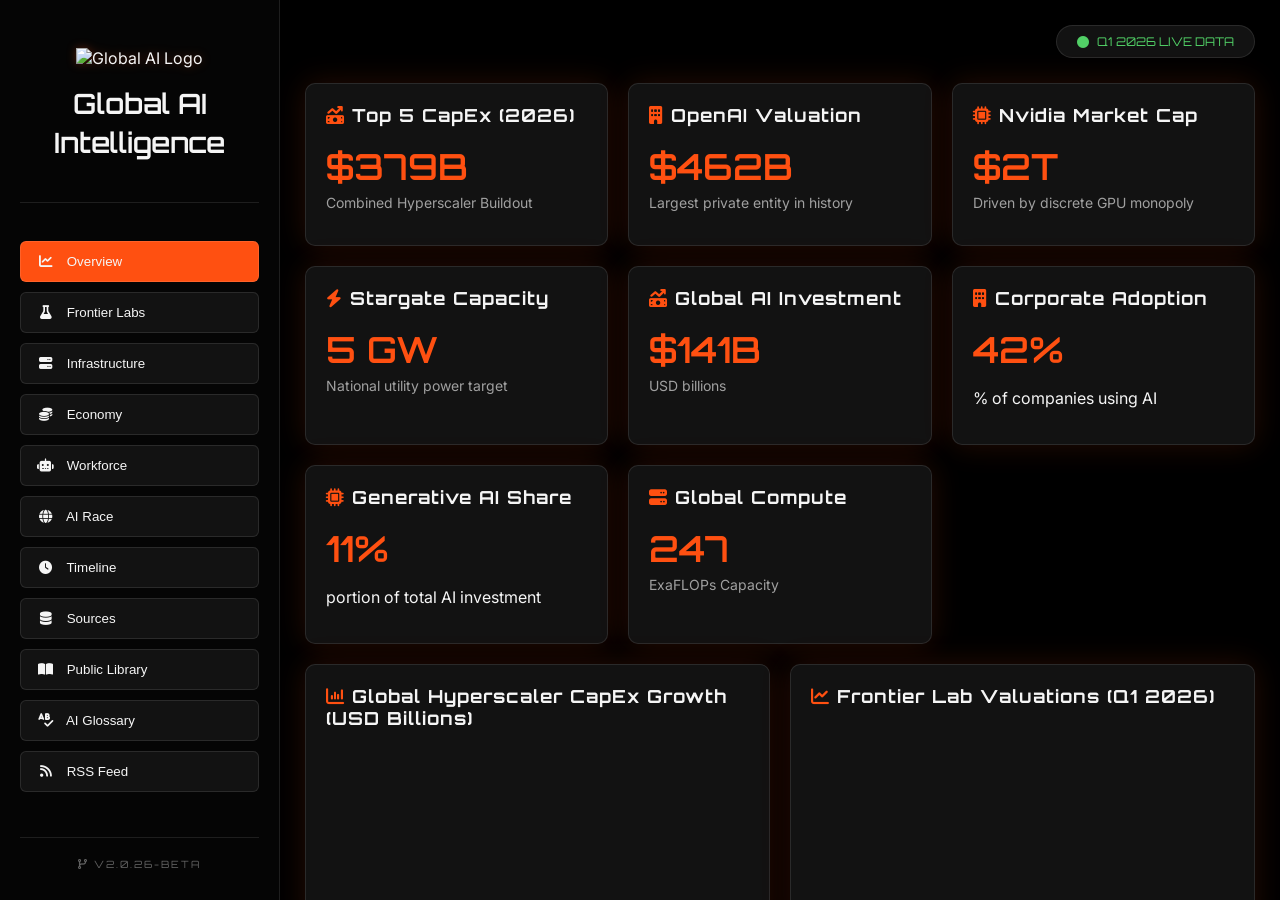
==== commit c9986490: "Update index.html" ====
--- a/archive/index.html
+++ b/archive/index.html
@@ -1766,32 +1766,6 @@
 <!-- End Widget BACK-TO-TOP -->
 
 
-
-
-
-
-      
-      <script>
-            (function(d,t){
-                var hs=d.createElement(t),s=d.getElementsByTagName(t)[0];
-                hs.src='https://app.productdyno.com/assets/js/protect.js';
-                hs.setAttribute('data-auth-type', 'product');
-                hs.setAttribute('data-auth-type-id', '42125');
-                s.parentNode.insertBefore(hs,s)
-            }(document,'script'));
-        </script>
-        
-
-
-
-
-
-
-
-
-
-
-
     
 
 </body>
